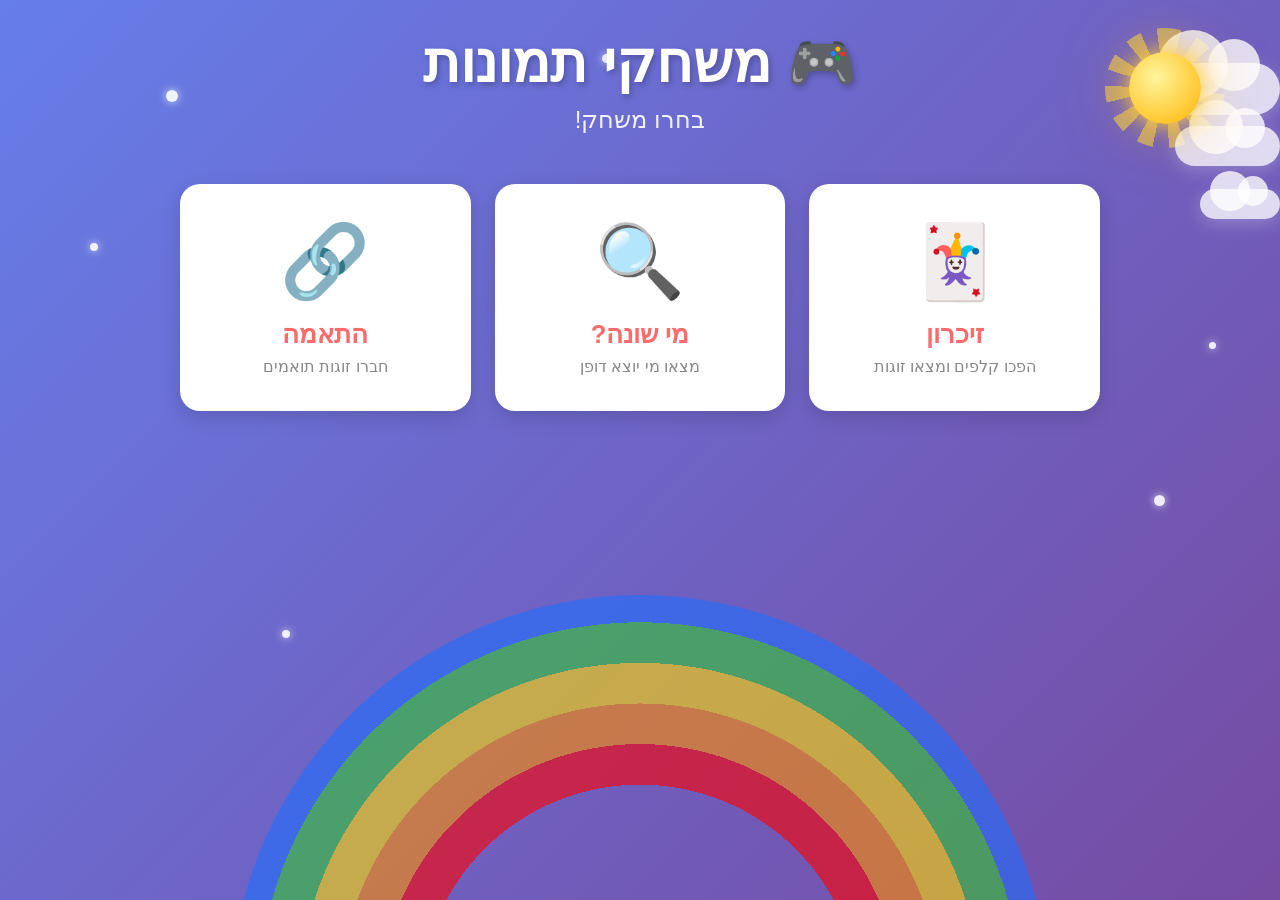
==== index.html @ 1531cb94 "Initial commit — kids games site (memory, odd one out, matching) Co-Authored-By: Claude Sonnet 4.6 <" ====
<!DOCTYPE html>
<html lang="he" dir="rtl">
<head>
  <meta charset="UTF-8">
  <meta name="viewport" content="width=device-width, initial-scale=1.0">
  <title>משחקי תמונות</title>
  <link rel="stylesheet" href="style.css">
</head>
<body>

  <!-- רקע מונפש -->
  <div class="bg-elements">

    <!-- שמש עם קרניים -->
    <div class="bg-sun">
      <div class="sun-rays"></div>
      <div class="sun-body"></div>
    </div>

    <!-- קשת גאומטרית CSS -->
    <div class="bg-rainbow"></div>

    <!-- עננים CSS — גבהים ומהירויות שונים -->
    <div class="bg-cloud" style="top:7%;  animation: cloudLeft  30s linear infinite 0s;">
      <div class="cloud-shape cloud-lg"></div>
    </div>
    <div class="bg-cloud" style="top:21%; animation: cloudLeft  42s linear infinite -17s;">
      <div class="cloud-shape cloud-sm"></div>
    </div>
    <div class="bg-cloud" style="top:14%; animation: cloudRight 36s linear infinite -9s;">
      <div class="cloud-shape cloud-md"></div>
    </div>

    <!-- ניצוצות -->
    <div class="bg-sparkle" style="top:10%; left:13%;  width:12px; height:12px; animation-delay:0s;"></div>
    <div class="bg-sparkle" style="top:27%; left:7%;   width:8px;  height:8px;  animation-delay:1.1s;"></div>
    <div class="bg-sparkle" style="top:55%; right:9%;  width:11px; height:11px; animation-delay:0.5s;"></div>
    <div class="bg-sparkle" style="top:38%; right:5%;  width:7px;  height:7px;  animation-delay:1.8s;"></div>
    <div class="bg-sparkle" style="top:6%;  left:47%;  width:9px;  height:9px;  animation-delay:2.3s;"></div>
    <div class="bg-sparkle" style="top:70%; left:22%;  width:8px;  height:8px;  animation-delay:0.9s;"></div>

  </div>

  <div class="container">
    <header class="home-header">
      <h1>🎮 משחקי תמונות</h1>
      <p class="subtitle">בחרו משחק!</p>
    </header>

    <div class="games-grid">

      <a href="memory.html" class="game-card">
        <div class="game-emoji">🃏</div>
        <h2>זיכרון</h2>
        <p>הפכו קלפים ומצאו זוגות</p>
      </a>

      <a href="oddone.html" class="game-card">
        <div class="game-emoji">🔍</div>
        <h2>מי שונה?</h2>
        <p>מצאו מי יוצא דופן</p>
      </a>

      <a href="matching.html" class="game-card">
        <div class="game-emoji">🔗</div>
        <h2>התאמה</h2>
        <p>חברו זוגות תואמים</p>
      </a>

    </div>
  </div>
</body>
</html>
---- style.css ----
/* ===== משתנים ===== */
:root {
  --primary: #FF6B6B;
  --secondary: #4ECDC4;
  --accent: #FFE66D;
  --purple: #6C5CE7;
  --purple-light: #a29bfe;
  --success: #00b894;
  --bg-gradient: linear-gradient(135deg, #667eea 0%, #764ba2 100%);
  --shadow: 0 6px 20px rgba(0, 0, 0, 0.15);
  --radius: 20px;
  --card-size: 165px;
}

/* ===== בסיס ===== */
* {
  box-sizing: border-box;
  margin: 0;
  padding: 0;
}

body {
  font-family: 'Segoe UI', Arial, sans-serif;
  background: var(--bg-gradient);
  min-height: 100vh;
  direction: rtl;
  color: #2d3436;
  overflow-x: hidden;
}

.container {
  max-width: 960px;
  margin: 0 auto;
  padding: 30px 20px;
}

/* ===== כותרת דף הבית ===== */
.home-header {
  text-align: center;
  margin-bottom: 50px;
}

.home-header h1 {
  font-size: 3.5rem;
  color: white;
  text-shadow: 2px 3px 6px rgba(0, 0, 0, 0.25);
  margin-bottom: 10px;
}

.subtitle {
  font-size: 1.5rem;
  color: rgba(255, 255, 255, 0.9);
}

/* ===== גריד משחקים ===== */
.games-grid {
  display: grid;
  grid-template-columns: repeat(3, 1fr);
  gap: 24px;
}

.game-card {
  background: white;
  border-radius: var(--radius);
  padding: 35px 20px;
  text-align: center;
  text-decoration: none;
  color: #2d3436;
  box-shadow: var(--shadow);
  transition: transform 0.2s, box-shadow 0.2s;
  position: relative;
  overflow: hidden;
}

a.game-card:hover {
  transform: translateY(-8px);
  box-shadow: 0 12px 30px rgba(0, 0, 0, 0.2);
  cursor: pointer;
}

.game-emoji {
  font-size: 4.5rem;
  margin-bottom: 15px;
  display: block;
}

.game-card h2 {
  font-size: 1.6rem;
  margin-bottom: 8px;
  color: var(--primary);
}

.game-card p {
  color: #888;
  font-size: 1rem;
}

.coming-soon {
  opacity: 0.6;
  cursor: default;
}

.badge {
  position: absolute;
  top: 15px;
  left: 15px;
  background: var(--accent);
  color: #2d3436;
  font-size: 0.8rem;
  font-weight: bold;
  padding: 4px 10px;
  border-radius: 50px;
}

/* ===== כפתורים ===== */
.btn {
  border: none;
  border-radius: 50px;
  padding: 13px 35px;
  font-size: 1.1rem;
  cursor: pointer;
  transition: transform 0.15s, box-shadow 0.15s;
  font-family: inherit;
  font-weight: bold;
  display: inline-block;
  text-decoration: none;
}

.btn:hover {
  transform: scale(1.06);
}

.btn:active {
  transform: scale(0.96);
}

.btn-primary {
  background: var(--primary);
  color: white;
  box-shadow: 0 4px 12px rgba(255, 107, 107, 0.45);
}

.btn-secondary {
  background: var(--secondary);
  color: white;
  box-shadow: 0 4px 12px rgba(78, 205, 196, 0.45);
}

.btn-accent {
  background: var(--accent);
  color: #2d3436;
  box-shadow: 0 4px 12px rgba(255, 230, 109, 0.45);
}

/* ===== כפתור חזרה ===== */
.back-btn {
  display: inline-block;
  margin-bottom: 20px;
  color: rgba(255, 255, 255, 0.85);
  text-decoration: none;
  font-size: 1.1rem;
  transition: color 0.2s;
}

.back-btn:hover {
  color: white;
}

/* ===== כותרת משחק ===== */
.game-title {
  text-align: center;
  color: white;
  font-size: 2.5rem;
  text-shadow: 2px 2px 5px rgba(0,0,0,0.2);
  margin-bottom: 25px;
}

/* ===== מסך הגדרות ===== */
.setup-screen {
  background: white;
  border-radius: var(--radius);
  padding: 45px 40px;
  box-shadow: var(--shadow);
  text-align: center;
  max-width: 700px;
  margin: 0 auto;
}

.setup-screen h2 {
  font-size: 1.8rem;
  margin-bottom: 30px;
  color: #2d3436;
}

.section-label {
  font-size: 1.1rem;
  color: #555;
  margin-bottom: 12px;
  font-weight: bold;
}

/* ===== בחירת מצב ===== */
.mode-selector {
  display: flex;
  gap: 15px;
  justify-content: center;
  margin-bottom: 30px;
}

.mode-btn {
  padding: 18px 28px;
  border-radius: var(--radius);
  border: 3px solid #eee;
  font-size: 1.15rem;
  cursor: pointer;
  background: #f8f8f8;
  transition: all 0.2s;
  font-family: inherit;
  flex: 1;
  max-width: 220px;
}

.mode-btn.active {
  border-color: var(--primary);
  background: #fff5f5;
  color: var(--primary);
}

.mode-btn:hover:not(.active) {
  border-color: #ccc;
  background: #f0f0f0;
}

/* ===== קטגוריות אימוג'י ===== */
.emoji-categories {
  display: flex;
  gap: 10px;
  justify-content: center;
  flex-wrap: wrap;
  margin-bottom: 10px;
}

.category-btn {
  padding: 10px 22px;
  border-radius: 50px;
  border: 2px solid #ddd;
  font-size: 1rem;
  cursor: pointer;
  background: white;
  transition: all 0.2s;
  font-family: inherit;
}

.category-btn.active {
  border-color: var(--secondary);
  background: #f0fffe;
  color: #00817a;
}

.category-btn:hover:not(.active) {
  border-color: #bbb;
}

/* ===== העלאת תמונות ===== */
.photo-upload-label {
  display: inline-block;
  padding: 13px 30px;
  border-radius: 50px;
  background: var(--secondary);
  color: white;
  font-size: 1.1rem;
  font-family: inherit;
  cursor: pointer;
  font-weight: bold;
  box-shadow: 0 4px 12px rgba(78, 205, 196, 0.4);
  transition: transform 0.15s;
  margin-bottom: 15px;
}

.photo-upload-label:hover {
  transform: scale(1.05);
}

.photo-preview {
  display: flex;
  gap: 8px;
  flex-wrap: wrap;
  justify-content: center;
  margin-bottom: 12px;
}

.photo-preview img {
  width: 65px;
  height: 65px;
  object-fit: cover;
  border-radius: 12px;
  border: 2px solid #ddd;
}

.photo-count {
  color: #666;
  font-size: 1rem;
  margin-bottom: 10px;
}

/* ===== רמת קושי ===== */
.difficulty-selector {
  display: flex;
  gap: 15px;
  justify-content: center;
  margin-bottom: 35px;
}

.divider {
  border: none;
  border-top: 1px solid #eee;
  margin: 25px 0;
}

/* ===== מסך המשחק ===== */
.game-screen {
  text-align: center;
}

.game-header {
  display: flex;
  justify-content: space-between;
  align-items: center;
  background: rgba(255, 255, 255, 0.2);
  backdrop-filter: blur(4px);
  border-radius: 12px;
  padding: 7px 16px;
  margin-bottom: 16px;
  color: white;
  font-size: 0.88rem;
}

.game-header strong {
  font-size: 1rem;
}

/* ===== גריד קלפי זיכרון ===== */
.memory-grid {
  display: grid;
  gap: 12px;
  justify-content: center;
  margin: 0 auto;
}

/* ===== קלף זיכרון ===== */
.memory-card {
  width: var(--card-size);
  height: var(--card-size);
  position: relative;
  cursor: pointer;
  perspective: 700px;
}

.card-inner {
  width: 100%;
  height: 100%;
  position: relative;
  transform-style: preserve-3d;
  transition: transform 0.45s ease;
  border-radius: 16px;
}

.memory-card.flipped .card-inner {
  transform: rotateY(180deg);
}

.card-face {
  position: absolute;
  width: 100%;
  height: 100%;
  backface-visibility: hidden;
  -webkit-backface-visibility: hidden;
  border-radius: 16px;
  display: flex;
  align-items: center;
  justify-content: center;
  box-shadow: 0 4px 12px rgba(0, 0, 0, 0.2);
}

/* גב הקלף (הצד ההפוך) */
.card-back-face {
  background:
    radial-gradient(circle, rgba(255,255,255,0.22) 1.5px, transparent 1.5px),
    linear-gradient(145deg, #FF6B6B 0%, #FF9A9A 100%);
  background-size: 18px 18px, 100% 100%;
  box-shadow:
    inset 0 0 0 10px rgba(255, 255, 255, 0.32),
    0 4px 12px rgba(0, 0, 0, 0.2);
}

/* פני הקלף (הצד שרואים אחרי הפיכה) */
.card-front-face {
  background: white;
  transform: rotateY(180deg);
  font-size: 7rem;
  line-height: 1;
  overflow: hidden;
}

.card-front-face img {
  width: 100%;
  height: 100%;
  object-fit: cover;
}

/* קלף שנמצא זוג שלו */
.memory-card.matched .card-front-face {
  background: #f0fff8;
  border: 3px solid var(--success);
}

.memory-card.matched .card-inner {
  animation: matchPop 0.35s ease;
}

@keyframes matchPop {
  0%   { transform: rotateY(180deg) scale(1); }
  50%  { transform: rotateY(180deg) scale(1.15); }
  100% { transform: rotateY(180deg) scale(1); }
}

/* ===== מסך ניצחון ===== */
.victory-screen {
  background: white;
  border-radius: var(--radius);
  padding: 55px 40px;
  text-align: center;
  box-shadow: var(--shadow);
  max-width: 500px;
  margin: 0 auto;
}

.victory-emoji {
  font-size: 5.5rem;
  margin-bottom: 20px;
  display: block;
  animation: bounce 0.6s ease infinite alternate;
}

@keyframes bounce {
  from { transform: translateY(0); }
  to   { transform: translateY(-18px); }
}

.victory-screen h2 {
  font-size: 2.4rem;
  color: var(--primary);
  margin-bottom: 12px;
}

.victory-screen p {
  font-size: 1.2rem;
  color: #666;
  margin-bottom: 30px;
}

.victory-btns {
  display: flex;
  gap: 15px;
  justify-content: center;
  flex-wrap: wrap;
}

/* ===== כלי עזר ===== */
.hidden {
  display: none !important;
}

.section-gap {
  margin-bottom: 28px;
}

/* ===== רקע מונפש ===== */

.container {
  position: relative;
  z-index: 1;
}

.bg-elements {
  position: fixed;
  top: 0;
  left: 0;
  width: 100%;
  height: 100%;
  pointer-events: none;
  z-index: 0;
}

/* --- שמש --- */
.bg-sun {
  position: absolute;
  top: 28px;
  right: 55px;
  width: 120px;
  height: 120px;
  display: flex;
  align-items: center;
  justify-content: center;
}

/* קרני שמש — מסתובבות לאט */
.sun-rays {
  position: absolute;
  width: 100%;
  height: 100%;
  border-radius: 50%;
  background: repeating-conic-gradient(
    rgba(255, 220, 60, 0.55) 0deg 16deg,
    transparent              16deg 32deg
  );
  animation: sunRaysRotate 14s linear infinite;
}

/* גוף השמש — פועם */
.sun-body {
  position: absolute;
  width: 60%;
  height: 60%;
  border-radius: 50%;
  background: radial-gradient(circle at 38% 35%, #FFF59D, #FFB300);
  box-shadow:
    0 0 20px  rgba(255, 210, 50, 0.85),
    0 0 45px  rgba(255, 180, 30, 0.50),
    0 0 80px  rgba(255, 160, 20, 0.25);
  animation: sunBodyPulse 3.5s ease-in-out infinite;
  z-index: 1;
}

@keyframes sunRaysRotate {
  from { transform: rotate(0deg);   }
  to   { transform: rotate(360deg); }
}

@keyframes sunBodyPulse {
  0%, 100% { transform: scale(1);    box-shadow: 0 0 20px rgba(255,210,50,.85), 0 0 45px rgba(255,180,30,.50), 0 0 80px rgba(255,160,20,.25); }
  50%       { transform: scale(1.07); box-shadow: 0 0 28px rgba(255,210,50,.95), 0 0 60px rgba(255,180,30,.60), 0 0 100px rgba(255,160,20,.30); }
}

/* --- קשת CSS גאומטרית --- */
.bg-rainbow {
  position: absolute;
  bottom: -105px;
  left: 50%;
  transform: translateX(-50%);
  width: 820px;
  height: 410px;
  border-radius: 410px 410px 0 0;
  /* radial-gradient מצייר קשת צבעונית מתוך מרכז התחתית */
  background: radial-gradient(
    circle at 50% 100%,
    transparent              0%   38%,
    rgba(255,  0,   0, 0.60) 38%  45%,
    rgba(255, 140,  0, 0.60) 45%  52%,
    rgba(255, 220,  0, 0.60) 52%  59%,
    rgba( 50, 200, 50, 0.60) 59%  66%,
    rgba( 30, 110, 255, 0.60) 66% 73%,
    rgba(130,   0, 220, 0.60) 73% 80%,
    transparent              80% 100%
  );
  animation: rainbowFloat 7s ease-in-out infinite;
}

@keyframes rainbowFloat {
  0%, 100% { transform: translateX(-50%) translateY(0px);   }
  50%       { transform: translateX(-50%) translateY(-18px); }
}

/* --- עננים CSS --- */
.bg-cloud {
  position: absolute;
}

/* צורת ענן: גוף שטוח + שתי בליטות עגולות */
.cloud-shape {
  background: rgba(255, 255, 255, 0.78);
  border-radius: 100px;
  position: relative;
  box-shadow: 0 4px 18px rgba(255, 255, 255, 0.25);
}

.cloud-shape::before,
.cloud-shape::after {
  content: '';
  position: absolute;
  background: rgba(255, 255, 255, 0.78);
  border-radius: 50%;
}

/* ענן גדול */
.cloud-lg { width: 140px; height: 52px; }
.cloud-lg::before { width: 70px; height: 70px; top: -33px; left: 18px; }
.cloud-lg::after  { width: 52px; height: 52px; top: -24px; right: 20px; }

/* ענן בינוני */
.cloud-md { width: 105px; height: 40px; }
.cloud-md::before { width: 54px; height: 54px; top: -26px; left: 14px; }
.cloud-md::after  { width: 40px; height: 40px; top: -18px; right: 15px; }

/* ענן קטן */
.cloud-sm { width: 80px;  height: 30px; }
.cloud-sm::before { width: 40px; height: 40px; top: -18px; left: 10px; }
.cloud-sm::after  { width: 30px; height: 30px; top: -13px; right: 12px; }

@keyframes cloudLeft {
  0%   { transform: translateX(115vw); opacity: 0; }
  4%   { opacity: 1; }
  96%  { opacity: 1; }
  100% { transform: translateX(-32vw); opacity: 0; }
}

@keyframes cloudRight {
  0%   { transform: translateX(-32vw); opacity: 0; }
  4%   { opacity: 1; }
  96%  { opacity: 1; }
  100% { transform: translateX(115vw); opacity: 0; }
}

/* --- ניצוצות --- */
.bg-sparkle {
  position: absolute;
  border-radius: 50%;
  background: rgba(255, 255, 255, 0.90);
  box-shadow: 0 0 8px rgba(255, 255, 255, 0.75);
  animation: sparkle 3s ease-in-out infinite;
}

@keyframes sparkle {
  0%, 100% { opacity: 0.9; transform: scale(1);    }
  50%       { opacity: 0.1; transform: scale(0.35); }
}

/* ===== משחק מי שונה? ===== */

.round-prompt {
  text-align: center;
  color: rgba(255, 255, 255, 0.95);
  font-size: 1.5rem;
  font-weight: bold;
  margin-bottom: 22px;
  text-shadow: 1px 2px 4px rgba(0, 0, 0, 0.2);
}

.ood-grid {
  display: grid;
  gap: 10px;          /* מוחלף ב-JS לפי גודל קלף */
  justify-content: center;
  margin: 0 auto;
}

.ood-card {
  /* גודל וגופן מוגדרים ב-JS בהתאם לכמות הקלפים */
  background: white;
  border-radius: 20px;
  display: flex;
  align-items: center;
  justify-content: center;
  line-height: 1;
  cursor: pointer;
  box-shadow: var(--shadow);
  transition: transform 0.15s, border-color 0.2s, background 0.2s;
  border: 4px solid transparent;
  user-select: none;
  flex-shrink: 0;
}

/* ===== סליידר בחירת כמות קלפים ===== */
.count-slider {
  -webkit-appearance: none;
  appearance: none;
  width: 100%;
  max-width: 340px;
  height: 8px;
  border-radius: 4px;
  background: #e0e0e0;
  outline: none;
  cursor: pointer;
  display: block;
  margin: 0 auto;
}
.count-slider::-webkit-slider-thumb {
  -webkit-appearance: none;
  appearance: none;
  width: 30px;
  height: 30px;
  border-radius: 50%;
  background: var(--primary);
  cursor: pointer;
  box-shadow: 0 2px 8px rgba(255, 107, 107, 0.45);
}
.count-slider::-moz-range-thumb {
  width: 30px;
  height: 30px;
  border-radius: 50%;
  background: var(--primary);
  cursor: pointer;
  border: none;
}
.slider-range-labels {
  display: flex;
  justify-content: space-between;
  max-width: 340px;
  margin: 6px auto 0;
  color: #aaa;
  font-size: 0.85rem;
}
.count-display {
  font-size: 2rem;
  font-weight: bold;
  color: var(--primary);
  display: block;
  margin-bottom: 10px;
}

.ood-card:hover:not(.correct):not(.wrong):not(.reveal) {
  transform: scale(1.06);
}

.ood-card.correct {
  border-color: var(--success);
  background: #f0fff8;
  animation: correctPop 0.45s ease;
}

.ood-card.wrong {
  border-color: var(--primary);
  background: #fff5f5;
  animation: wrongShake 0.45s ease;
}

.ood-card.reveal {
  border-color: #FFB300;
  background: #fffde7;
  animation: revealPulse 0.7s ease infinite;
}

@keyframes correctPop {
  0%   { transform: scale(1);    }
  45%  { transform: scale(1.18); }
  100% { transform: scale(1);    }
}

@keyframes wrongShake {
  0%, 100% { transform: translateX(0);    }
  20%      { transform: translateX(-10px); }
  40%      { transform: translateX(10px);  }
  60%      { transform: translateX(-7px);  }
  80%      { transform: translateX(7px);   }
}

@keyframes revealPulse {
  0%, 100% { box-shadow: var(--shadow), 0 0 0 5px rgba(255, 179, 0, 0.55); }
  50%      { box-shadow: var(--shadow), 0 0 0 11px rgba(255, 179, 0, 0.25); }
}

/* ===== משחק התאמה ===== */

.matching-layout {
  display: grid;
  grid-template-columns: 1fr 1fr;
  gap: 55px;           /* הפרדה גדולה בין הטורים */
  max-width: 620px;
  margin: 0 auto;
  position: relative;
}

/* קו מפריד אנכי בין שני הטורים */
.matching-layout::after {
  content: '';
  position: absolute;
  top: 44px;           /* מתחת לתוויות */
  bottom: 0;
  left: 50%;
  transform: translateX(-50%);
  width: 3px;
  background: rgba(255, 255, 255, 0.22);
  border-radius: 2px;
}

.matching-col-label {
  text-align: center;
  font-size: 0.95rem;
  font-weight: bold;
  margin-bottom: 10px;
  padding: 5px 14px;
  border-radius: 20px;
}

/* תווית שמאל — צבע זהב */
.label-pick {
  color: #2d3436;
  background: rgba(255, 230, 109, 0.85);
}

/* תווית ימין — צבע ירוק-כחול */
.label-find {
  color: white;
  background: rgba(78, 205, 196, 0.55);
  border: 1px solid rgba(78, 205, 196, 0.6);
}

.matching-col {
  display: flex;
  flex-direction: column;
  gap: 9px;
}

.matching-card {
  background: white;
  border-radius: 16px;
  display: flex;
  align-items: center;
  justify-content: center;
  font-size: 4rem;
  line-height: 1;
  cursor: pointer;
  box-shadow: var(--shadow);
  transition: transform 0.15s, border-color 0.2s, background 0.2s;
  border: 4px solid transparent;
  min-height: 82px;
  overflow: hidden;
  user-select: none;
}

.matching-card img {
  width: 100%;
  height: 100%;
  object-fit: cover;
}

.matching-card:hover:not(.matched):not(.flash-wrong) {
  transform: scale(1.04);
}

.matching-card.selected {
  border-color: var(--accent);
  background: #fffde7;
  transform: scale(1.05);
  box-shadow: 0 6px 22px rgba(255, 230, 109, 0.5);
}

.matching-card.matched {
  border-color: var(--success);
  background: #f0fff8;
  cursor: default;
  animation: correctPop 0.35s ease;
}

.matching-card.flash-wrong {
  animation: flashWrong 0.65s ease;
  border-color: var(--primary);
}

@keyframes flashWrong {
  0%, 100% { background: white;   }
  40%       { background: #ffe0e0; }
}
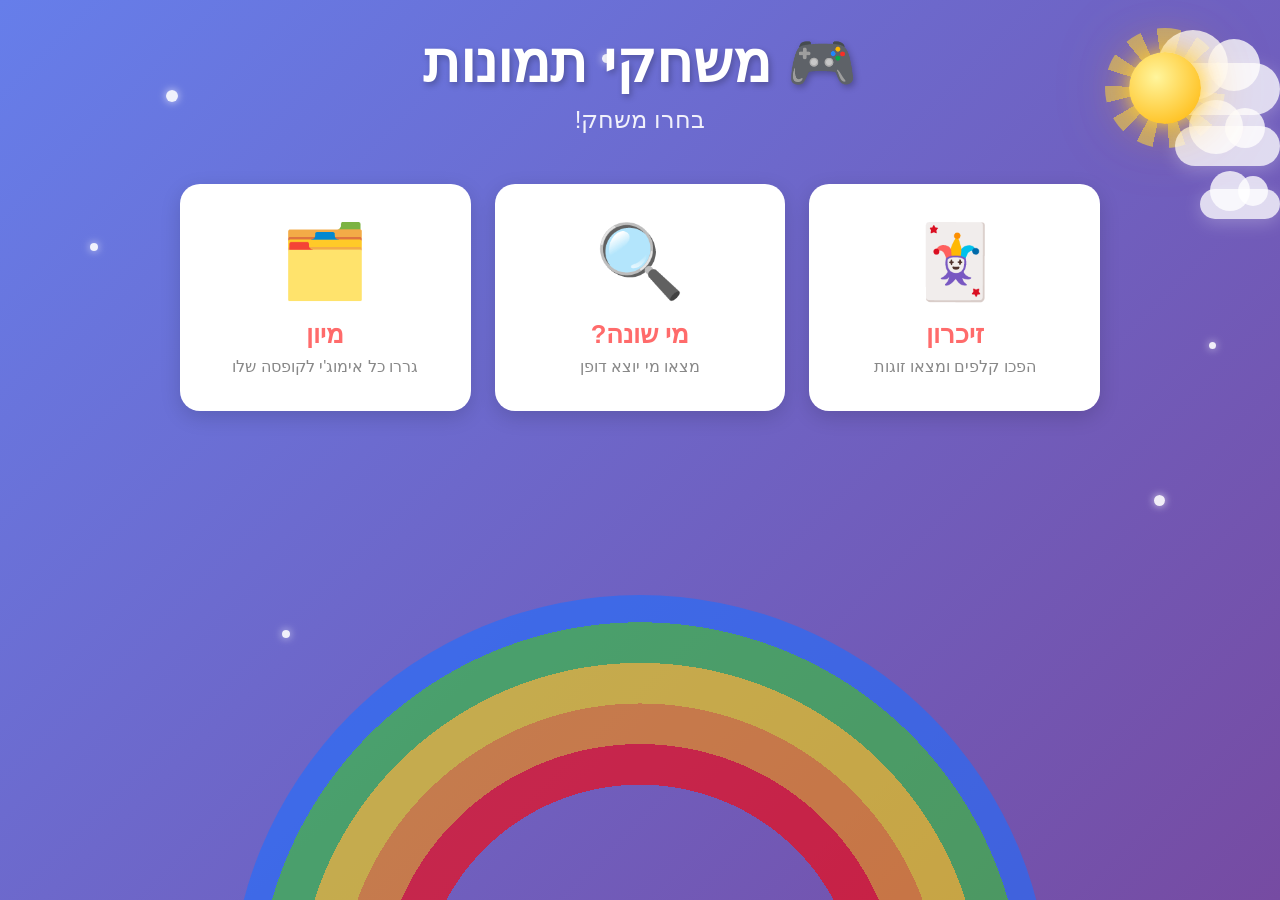
==== commit f538061e: "Replace matching game with sorting game - Delete matching.html and matching.js - Add sorting.html an" ====
--- a/index.html
+++ b/index.html
@@ -61,10 +61,10 @@
         <p>מצאו מי יוצא דופן</p>
       </a>
 
-      <a href="matching.html" class="game-card">
-        <div class="game-emoji">🔗</div>
-        <h2>התאמה</h2>
-        <p>חברו זוגות תואמים</p>
+      <a href="sorting.html" class="game-card">
+        <div class="game-emoji">🗂️</div>
+        <h2>מיון</h2>
+        <p>גררו כל אימוג'י לקופסה שלו</p>
       </a>
 
     </div>
--- a/style.css
+++ b/style.css
@@ -112,6 +112,199 @@
   border-radius: 50px;
 }
 
+/* ===== מרובה משתתפים — הגדרות ===== */
+
+.players-mode-selector {
+  display: flex;
+  gap: 15px;
+  justify-content: center;
+}
+
+.player-input-row {
+  display: flex;
+  align-items: center;
+  gap: 10px;
+  justify-content: center;
+  margin-bottom: 10px;
+}
+
+.player-color-dot {
+  width: 16px;
+  height: 16px;
+  border-radius: 50%;
+  flex-shrink: 0;
+}
+
+.player-emoji-btn {
+  font-size: 4.8rem;
+  background: #f8f8f8;
+  border: 2px solid #ddd;
+  border-radius: 14px;
+  padding: 6px 12px;
+  cursor: pointer;
+  line-height: 1;
+  -webkit-appearance: none;
+  appearance: none;
+  transition: transform 0.15s, border-color 0.2s;
+}
+
+.player-emoji-btn:hover {
+  transform: scale(1.15);
+  border-color: var(--secondary);
+}
+
+.player-name-input {
+  border: 2px solid #ddd;
+  border-radius: 10px;
+  padding: 9px 14px;
+  font-size: 1rem;
+  font-family: inherit;
+  width: 180px;
+  text-align: center;
+  direction: rtl;
+  transition: border-color 0.2s;
+}
+
+.player-name-input:focus {
+  outline: none;
+  border-color: var(--secondary);
+}
+
+/* ===== מרובה משתתפים — מסך המשחק ===== */
+
+.player-scoreboard {
+  display: flex;
+  gap: 10px;
+  justify-content: center;
+  flex-wrap: wrap;
+  margin-bottom: 10px;
+}
+
+.player-chip {
+  display: flex;
+  align-items: center;
+  gap: 7px;
+  background: rgba(255, 255, 255, 0.22);
+  backdrop-filter: blur(4px);
+  border-radius: 30px;
+  padding: 7px 14px;
+  color: white;
+  font-size: 0.9rem;
+  border: 2px solid rgba(255, 255, 255, 0.2);
+  transition: all 0.25s;
+}
+
+.player-chip.active-player {
+  background: rgba(255, 255, 255, 0.92);
+  color: #2d3436;
+  border-color: white;
+  box-shadow: 0 4px 15px rgba(0, 0, 0, 0.15);
+  transform: scale(1.07);
+}
+
+.player-chip-dot {
+  width: 11px;
+  height: 11px;
+  border-radius: 50%;
+  flex-shrink: 0;
+}
+
+.player-chip-score {
+  font-weight: bold;
+  font-size: 1rem;
+  min-width: 16px;
+  text-align: center;
+}
+
+.chip-emoji {
+  font-size: 3.3rem;
+  line-height: 1;
+}
+
+.turn-emoji {
+  font-size: 4.5rem;
+  line-height: 1;
+  vertical-align: middle;
+}
+
+.turn-banner {
+  display: flex;
+  align-items: center;
+  justify-content: space-between;
+  background: rgba(255, 255, 255, 0.2);
+  backdrop-filter: blur(4px);
+  border-radius: 12px;
+  padding: 7px 16px;
+  margin-bottom: 16px;
+  color: white;
+  font-size: 0.95rem;
+}
+
+/* ===== מרובה משתתפים — ניצחון ===== */
+
+.player-results {
+  margin: 18px 0 25px;
+  width: 100%;
+}
+
+.result-row {
+  display: flex;
+  align-items: center;
+  gap: 12px;
+  padding: 10px 16px;
+  border-radius: 12px;
+  margin-bottom: 8px;
+  background: #f8f8f8;
+}
+
+.result-medal {
+  font-size: 1.4rem;
+  width: 28px;
+  text-align: center;
+}
+
+.result-name {
+  flex: 1;
+  font-weight: bold;
+  font-size: 1.05rem;
+  text-align: right;
+}
+
+.result-score {
+  color: #888;
+  font-size: 0.95rem;
+}
+
+/* ===== בחירת צבע גב קלף ===== */
+.color-selector {
+  display: flex;
+  gap: 14px;
+  justify-content: center;
+}
+
+.color-swatch {
+  width: 46px;
+  height: 46px;
+  border-radius: 50%;
+  border: 3px solid transparent;
+  cursor: pointer;
+  padding: 0;
+  outline: none;
+  -webkit-appearance: none;
+  appearance: none;
+  display: inline-block;
+  transition: transform 0.15s, box-shadow 0.2s;
+}
+
+.color-swatch:hover {
+  transform: scale(1.12);
+}
+
+.color-swatch.active {
+  box-shadow: 0 0 0 3px white, 0 0 0 5px #2d3436;
+  transform: scale(1.12);
+}
+
 /* ===== כפתורים ===== */
 .btn {
   border: none;
@@ -445,6 +638,19 @@
 @keyframes bounce {
   from { transform: translateY(0); }
   to   { transform: translateY(-18px); }
+}
+
+.winner-big-emoji {
+  font-size: 9rem !important;
+  animation: winnerWiggle 1.4s ease-in-out infinite !important;
+}
+
+@keyframes winnerWiggle {
+  0%   { transform: scale(1)    rotate(0deg)   translateY(0); }
+  25%  { transform: scale(1.3)  rotate(-15deg) translateY(-32px); }
+  55%  { transform: scale(1.15) rotate(15deg)  translateY(-16px); }
+  80%  { transform: scale(1.22) rotate(-8deg)  translateY(-24px); }
+  100% { transform: scale(1)    rotate(0deg)   translateY(0); }
 }
 
 .victory-screen h2 {
@@ -758,105 +964,150 @@
   50%      { box-shadow: var(--shadow), 0 0 0 11px rgba(255, 179, 0, 0.25); }
 }
 
-/* ===== משחק התאמה ===== */
-
-.matching-layout {
-  display: grid;
-  grid-template-columns: 1fr 1fr;
-  gap: 55px;           /* הפרדה גדולה בין הטורים */
-  max-width: 620px;
-  margin: 0 auto;
-  position: relative;
-}
-
-/* קו מפריד אנכי בין שני הטורים */
-.matching-layout::after {
-  content: '';
-  position: absolute;
-  top: 44px;           /* מתחת לתוויות */
-  bottom: 0;
-  left: 50%;
-  transform: translateX(-50%);
-  width: 3px;
-  background: rgba(255, 255, 255, 0.22);
-  border-radius: 2px;
-}
-
-.matching-col-label {
-  text-align: center;
-  font-size: 0.95rem;
+/* ===== משחק מיון ===== */
+
+.sort-cat-grid {
+  display: flex;
+  flex-wrap: wrap;
+  gap: 14px;
+  justify-content: center;
+  margin: 10px 0;
+}
+
+.sort-cat-btn {
+  background: rgba(255,255,255,0.55);
+  border: 3px solid transparent;
+  border-radius: 18px;
+  padding: 14px 22px;
+  font-size: 1.3rem;
+  font-family: inherit;
+  cursor: pointer;
+  transition: transform 0.15s, border-color 0.2s, background 0.2s;
+  box-shadow: var(--shadow);
+  color: #2d3436;
   font-weight: bold;
-  margin-bottom: 10px;
-  padding: 5px 14px;
-  border-radius: 20px;
-}
-
-/* תווית שמאל — צבע זהב */
-.label-pick {
+  line-height: 1.5;
+  -webkit-appearance: none;
+  appearance: none;
+}
+
+.sort-cat-btn:hover {
+  transform: scale(1.06);
+}
+
+.sort-cat-btn.active {
+  border-color: var(--accent);
+  background: rgba(255, 230, 109, 0.7);
+}
+
+/* ===== מסך המשחק — מיון ===== */
+
+.game-screen .game-header {
+  display: flex;
+  justify-content: space-between;
+  align-items: center;
+  margin-bottom: 18px;
+  font-size: 1.15rem;
+  font-weight: bold;
+}
+
+.sort-arena {
+  display: flex;
+  flex-direction: column;
+  align-items: center;
+  gap: 30px;
+}
+
+.sort-item-wrapper {
+  display: flex;
+  align-items: center;
+  justify-content: center;
+  width: 130px;
+  height: 130px;
+}
+
+.sort-item {
+  font-size: 5.5rem;
+  line-height: 1;
+  cursor: grab;
+  user-select: none;
+  transition: opacity 0.15s;
+  filter: drop-shadow(0 4px 8px rgba(0,0,0,0.18));
+}
+
+.sort-item-clone {
+  cursor: grabbing;
+  transition: none;
+}
+
+.sort-item.sort-correct {
+  animation: sortCorrect 0.6s ease forwards;
+}
+
+.sort-item.sort-wrong {
+  animation: sortWrong 0.45s ease;
+}
+
+@keyframes sortCorrect {
+  0%   { transform: scale(1);    opacity: 1; }
+  50%  { transform: scale(1.35); opacity: 0.9; }
+  100% { transform: scale(0);    opacity: 0; }
+}
+
+@keyframes sortWrong {
+  0%, 100% { transform: translateX(0); }
+  20%       { transform: translateX(-10px); }
+  40%       { transform: translateX(10px); }
+  60%       { transform: translateX(-8px); }
+  80%       { transform: translateX(8px); }
+}
+
+/* ===== קופסאות מיון ===== */
+
+.sort-boxes {
+  display: flex;
+  gap: 18px;
+  justify-content: center;
+  flex-wrap: wrap;
+}
+
+.sort-box {
+  background: rgba(255,255,255,0.6);
+  border: 4px solid transparent;
+  border-radius: 22px;
+  padding: 18px 20px;
+  min-width: 110px;
+  min-height: 110px;
+  display: flex;
+  flex-direction: column;
+  align-items: center;
+  justify-content: center;
+  gap: 8px;
+  box-shadow: var(--shadow);
+  transition: transform 0.15s, background 0.15s;
+}
+
+.sort-box-icon {
+  font-size: 2.8rem;
+  line-height: 1;
+}
+
+.sort-box-label {
+  font-size: 1rem;
+  font-weight: bold;
   color: #2d3436;
-  background: rgba(255, 230, 109, 0.85);
-}
-
-/* תווית ימין — צבע ירוק-כחול */
-.label-find {
-  color: white;
-  background: rgba(78, 205, 196, 0.55);
-  border: 1px solid rgba(78, 205, 196, 0.6);
-}
-
-.matching-col {
-  display: flex;
-  flex-direction: column;
-  gap: 9px;
-}
-
-.matching-card {
-  background: white;
-  border-radius: 16px;
-  display: flex;
-  align-items: center;
-  justify-content: center;
-  font-size: 4rem;
-  line-height: 1;
-  cursor: pointer;
-  box-shadow: var(--shadow);
-  transition: transform 0.15s, border-color 0.2s, background 0.2s;
-  border: 4px solid transparent;
-  min-height: 82px;
-  overflow: hidden;
-  user-select: none;
-}
-
-.matching-card img {
-  width: 100%;
-  height: 100%;
-  object-fit: cover;
-}
-
-.matching-card:hover:not(.matched):not(.flash-wrong) {
-  transform: scale(1.04);
-}
-
-.matching-card.selected {
-  border-color: var(--accent);
-  background: #fffde7;
-  transform: scale(1.05);
-  box-shadow: 0 6px 22px rgba(255, 230, 109, 0.5);
-}
-
-.matching-card.matched {
-  border-color: var(--success);
-  background: #f0fff8;
-  cursor: default;
-  animation: correctPop 0.35s ease;
-}
-
-.matching-card.flash-wrong {
-  animation: flashWrong 0.65s ease;
-  border-color: var(--primary);
-}
-
-@keyframes flashWrong {
-  0%, 100% { background: white;   }
-  40%       { background: #ffe0e0; }
-}
+}
+
+.sort-box.box-hover {
+  transform: scale(1.08);
+  background: rgba(255,255,255,0.88);
+}
+
+.sort-box.box-flash {
+  animation: boxFlash 0.6s ease;
+}
+
+@keyframes boxFlash {
+  0%, 100% { background: rgba(255,255,255,0.6); }
+  40%       { background: rgba(100,255,180,0.6); }
+}
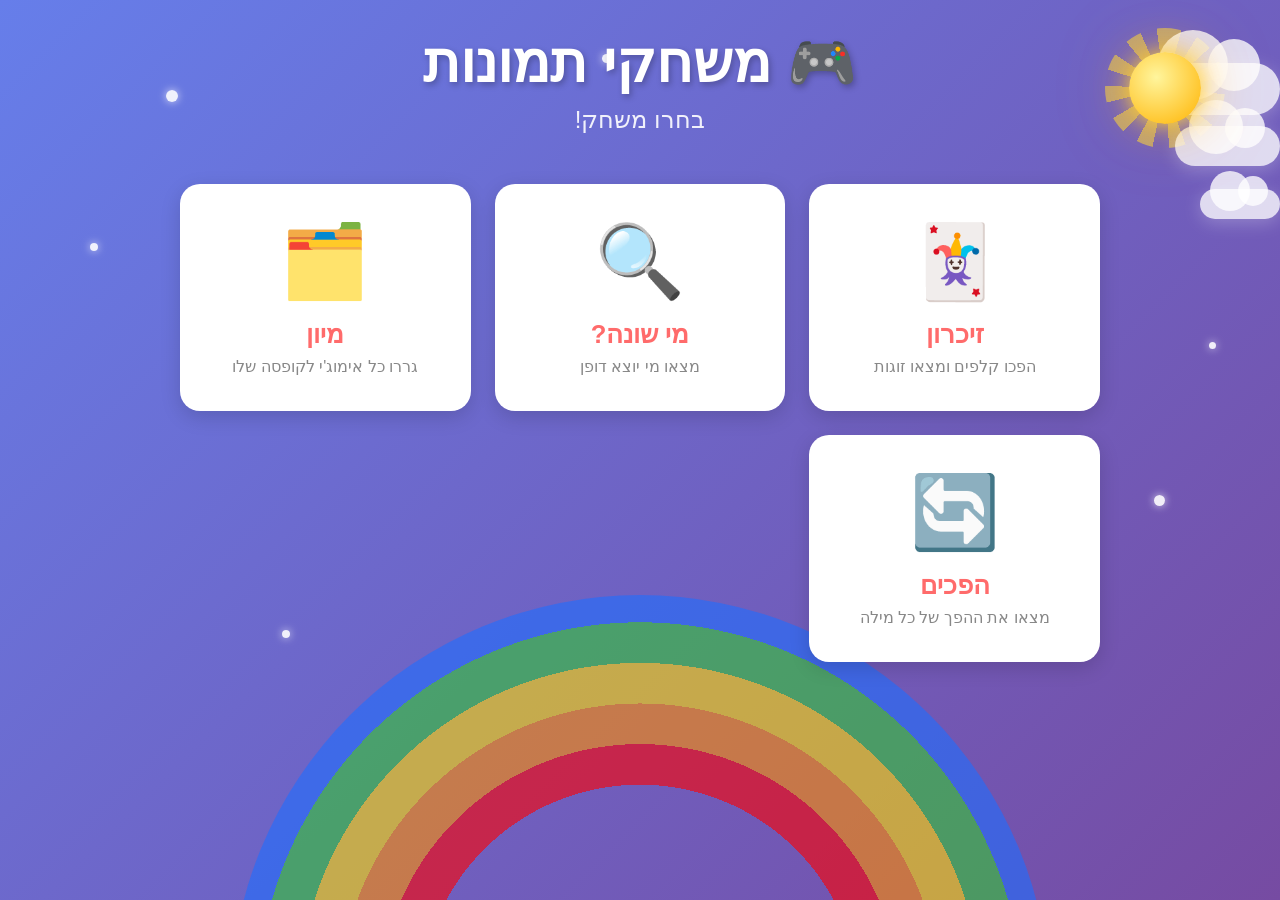
==== commit 09d8b655: "Add opposites game (משחק הפכים) - New game: show an emoji + word, choose the correct opposite from 3" ====
--- a/index.html
+++ b/index.html
@@ -67,6 +67,12 @@
         <p>גררו כל אימוג'י לקופסה שלו</p>
       </a>
 
+      <a href="opposites.html" class="game-card">
+        <div class="game-emoji">🔄</div>
+        <h2>הפכים</h2>
+        <p>מצאו את ההפך של כל מילה</p>
+      </a>
+
     </div>
   </div>
 </body>
--- a/style.css
+++ b/style.css
@@ -1111,3 +1111,97 @@
   0%, 100% { background: rgba(255,255,255,0.6); }
   40%       { background: rgba(100,255,180,0.6); }
 }
+
+/* ===== משחק הפכים ===== */
+
+.opp-prompt {
+  text-align: center;
+  margin: 18px 0 28px;
+}
+
+.opp-prompt-emoji {
+  font-size: 6.5rem;
+  line-height: 1;
+  display: block;
+  margin-bottom: 10px;
+  filter: drop-shadow(0 4px 10px rgba(0,0,0,0.18));
+}
+
+.opp-prompt-word {
+  font-size: 2.4rem;
+  font-weight: bold;
+  color: white;
+  text-shadow: 0 2px 8px rgba(0,0,0,0.25);
+}
+
+.opp-question-label {
+  font-size: 1.1rem;
+  color: rgba(255,255,255,0.85);
+  margin-top: 8px;
+  font-weight: bold;
+}
+
+.opp-choices {
+  display: flex;
+  flex-direction: column;
+  gap: 13px;
+  max-width: 310px;
+  margin: 0 auto;
+}
+
+.opp-choice-btn {
+  background: rgba(255,255,255,0.72);
+  border: 3px solid transparent;
+  border-radius: 20px;
+  padding: 14px 22px;
+  font-family: inherit;
+  cursor: pointer;
+  display: flex;
+  align-items: center;
+  gap: 14px;
+  justify-content: center;
+  box-shadow: var(--shadow);
+  transition: transform 0.15s, background 0.15s;
+  -webkit-appearance: none;
+  appearance: none;
+}
+
+.opp-choice-btn:hover:not(:disabled) {
+  transform: scale(1.04);
+  background: rgba(255,255,255,0.9);
+}
+
+.choice-emoji {
+  font-size: 2.5rem;
+  line-height: 1;
+}
+
+.choice-word {
+  font-size: 1.4rem;
+  font-weight: bold;
+  color: #2d3436;
+}
+
+.opp-choice-btn.correct {
+  background: rgba(100, 220, 150, 0.85);
+  border-color: #27ae60;
+  animation: choiceCorrect 0.4s ease;
+}
+
+.opp-choice-btn.wrong {
+  background: rgba(255, 140, 120, 0.85);
+  border-color: #e74c3c;
+  animation: choiceWrong 0.45s ease;
+}
+
+@keyframes choiceCorrect {
+  0%   { transform: scale(1); }
+  50%  { transform: scale(1.07); }
+  100% { transform: scale(1); }
+}
+
+@keyframes choiceWrong {
+  0%, 100% { transform: translateX(0); }
+  25%       { transform: translateX(-8px); }
+  75%       { transform: translateX(8px); }
+}
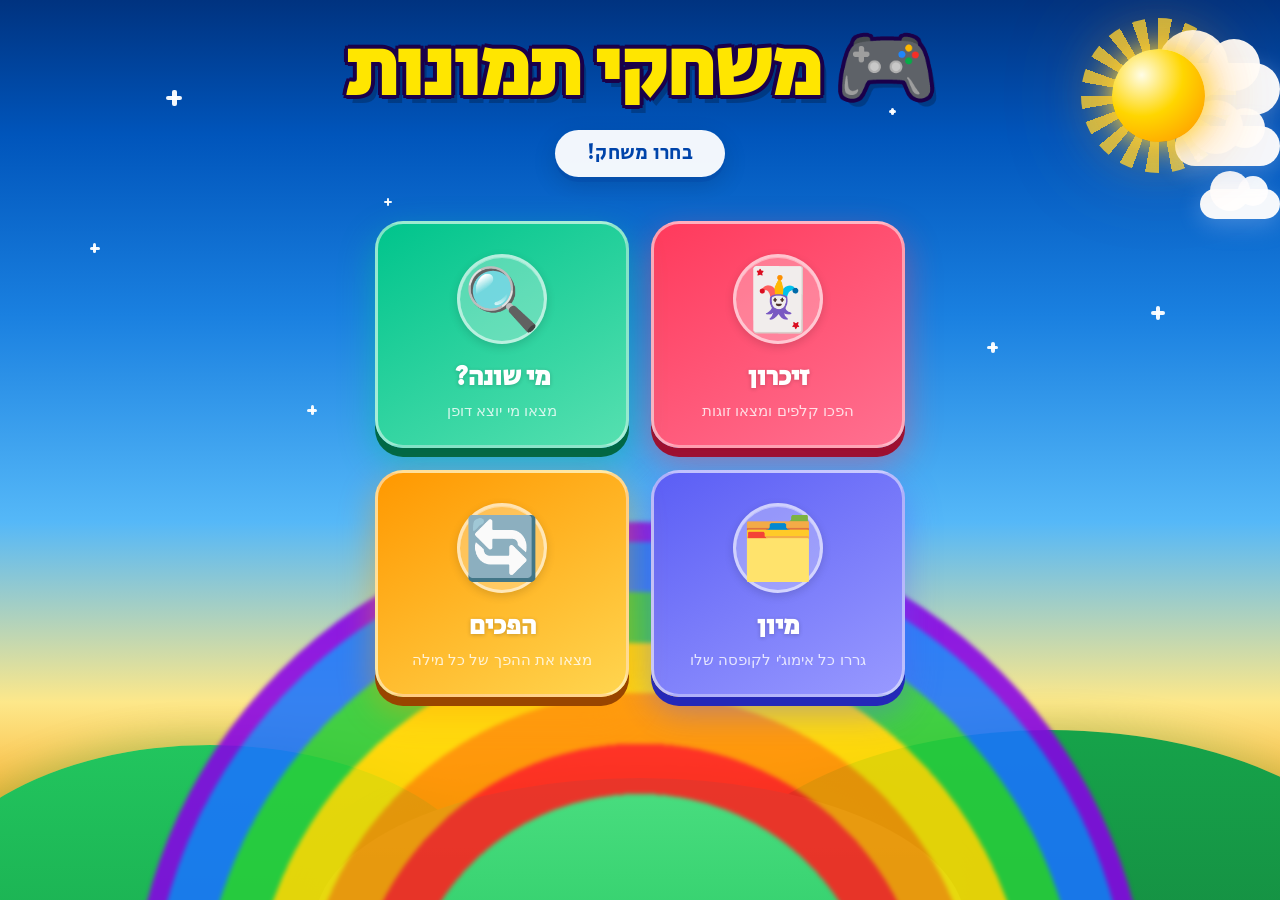
==== commit b2d015ec: "Redesign home screen: sky gradient, 3D cards, Secular One font, green hills Co-Authored-By: Claude S" ====
--- a/index.html
+++ b/index.html
@@ -4,7 +4,179 @@
   <meta charset="UTF-8">
   <meta name="viewport" content="width=device-width, initial-scale=1.0">
   <title>משחקי תמונות</title>
+  <link rel="preconnect" href="https://fonts.googleapis.com">
+  <link rel="preconnect" href="https://fonts.gstatic.com" crossorigin>
+  <link href="https://fonts.googleapis.com/css2?family=Secular+One&display=swap" rel="stylesheet">
   <link rel="stylesheet" href="style.css">
+  <style>
+    /* ===== HOME SCREEN REDESIGN ===== */
+
+    /* --- Title: Secular One + cartoon outline --- */
+    .home-header {
+      margin-bottom: 44px;
+    }
+
+    .home-header h1 {
+      font-family: 'Secular One', sans-serif;
+      font-size: clamp(2.6rem, 9vw, 5rem);
+      color: #FFE600;
+      text-shadow:
+        -3px -3px 0 #1a004a,
+         3px -3px 0 #1a004a,
+        -3px  3px 0 #1a004a,
+         3px  3px 0 #1a004a,
+        -4px  0   0 #1a004a,
+         4px  0   0 #1a004a,
+         0   -4px 0 #1a004a,
+         0    4px 0 #1a004a,
+         6px  8px 0 rgba(0, 0, 0, 0.22);
+      letter-spacing: -1px;
+      line-height: 1.05;
+      margin-bottom: 16px;
+    }
+
+    /* Subtitle as white pill badge */
+    .subtitle {
+      display: inline-block;
+      background: rgba(255, 255, 255, 0.95);
+      color: #0044aa;
+      font-family: 'Secular One', sans-serif;
+      font-size: 1.25rem;
+      font-weight: 400;
+      padding: 9px 32px;
+      border-radius: 50px;
+      box-shadow: 0 5px 0 rgba(0, 50, 150, 0.18), 0 8px 24px rgba(0, 0, 0, 0.14);
+      letter-spacing: 0.3px;
+    }
+
+    /* --- Game grid --- */
+    .games-grid {
+      max-width: 530px;
+      gap: 22px;
+    }
+
+    /* --- 3D toy-block cards --- */
+    .game-card {
+      border-radius: 28px;
+      padding: 30px 18px 26px;
+      border: 3px solid rgba(255, 255, 255, 0.50);
+      transition: transform 0.16s cubic-bezier(0.34, 1.56, 0.64, 1), box-shadow 0.16s ease;
+    }
+
+    .game-card:nth-child(1) {
+      background: linear-gradient(150deg, #FF3A5C 0%, #FF7090 100%);
+      box-shadow: 0 9px 0 #9e1030, 0 14px 35px rgba(255, 58, 92, 0.45);
+    }
+    .game-card:nth-child(2) {
+      background: linear-gradient(150deg, #00C48C 0%, #56E0B0 100%);
+      box-shadow: 0 9px 0 #006845, 0 14px 35px rgba(0, 196, 140, 0.45);
+    }
+    .game-card:nth-child(3) {
+      background: linear-gradient(150deg, #5B5EF5 0%, #9899FF 100%);
+      box-shadow: 0 9px 0 #2428b8, 0 14px 35px rgba(91, 94, 245, 0.45);
+    }
+    .game-card:nth-child(4) {
+      background: linear-gradient(150deg, #FF9800 0%, #FFD54F 100%);
+      box-shadow: 0 9px 0 #994500, 0 14px 35px rgba(255, 152, 0, 0.45);
+    }
+
+    /* Hover: lift up (like pressing a button) */
+    a.game-card:hover {
+      animation-play-state: paused;
+      transform: translateY(-8px) scale(1.04) !important;
+      cursor: pointer;
+    }
+    a.game-card:nth-child(1):hover { box-shadow: 0 17px 0 #9e1030, 0 24px 50px rgba(255, 58, 92, 0.50); }
+    a.game-card:nth-child(2):hover { box-shadow: 0 17px 0 #006845, 0 24px 50px rgba(0, 196, 140, 0.50); }
+    a.game-card:nth-child(3):hover { box-shadow: 0 17px 0 #2428b8, 0 24px 50px rgba(91, 94, 245, 0.50); }
+    a.game-card:nth-child(4):hover { box-shadow: 0 17px 0 #994500, 0 24px 50px rgba(255, 152, 0, 0.50); }
+
+    /* Active: press down */
+    a.game-card:active {
+      transform: translateY(3px) scale(0.98) !important;
+    }
+    a.game-card:nth-child(1):active { box-shadow: 0 2px 0 #9e1030, 0 4px 14px rgba(255, 58, 92, 0.35) !important; }
+    a.game-card:nth-child(2):active { box-shadow: 0 2px 0 #006845, 0 4px 14px rgba(0, 196, 140, 0.35) !important; }
+    a.game-card:nth-child(3):active { box-shadow: 0 2px 0 #2428b8, 0 4px 14px rgba(91, 94, 245, 0.35) !important; }
+    a.game-card:nth-child(4):active { box-shadow: 0 2px 0 #994500, 0 4px 14px rgba(255, 152, 0, 0.35) !important; }
+
+    /* --- Emoji circular badge --- */
+    .game-emoji {
+      font-size: 3.8rem;
+      width: 90px;
+      height: 90px;
+      display: flex;
+      align-items: center;
+      justify-content: center;
+      background: rgba(255, 255, 255, 0.28);
+      border-radius: 50%;
+      border: 3px solid rgba(255, 255, 255, 0.55);
+      margin: 0 auto 14px;
+      box-shadow: 0 3px 10px rgba(0, 0, 0, 0.14), inset 0 1px 0 rgba(255, 255, 255, 0.4);
+      transition: transform 0.3s cubic-bezier(0.34, 1.56, 0.64, 1);
+    }
+    a.game-card:hover .game-emoji {
+      transform: scale(1.22) rotate(10deg);
+      background: rgba(255, 255, 255, 0.42);
+    }
+
+    .game-card h2 {
+      font-family: 'Secular One', sans-serif;
+      font-size: 1.65rem;
+      margin-bottom: 6px;
+    }
+
+    .game-card p {
+      font-size: 0.92rem;
+      opacity: 0.9;
+    }
+
+    /* --- Green hills at bottom --- */
+    .bg-hills {
+      position: fixed;
+      bottom: 0;
+      left: 0;
+      width: 100%;
+      height: 240px;
+      pointer-events: none;
+      z-index: 0;
+      overflow: hidden;
+    }
+    .bg-hill {
+      position: absolute;
+      border-radius: 50%;
+    }
+    .hill-left {
+      width: 580px;
+      height: 340px;
+      background: linear-gradient(180deg, #22c55e 0%, #16a34a 100%);
+      bottom: -185px;
+      left: -80px;
+      box-shadow: 0 -8px 35px rgba(0, 150, 50, 0.25);
+    }
+    .hill-right {
+      width: 700px;
+      height: 380px;
+      background: linear-gradient(180deg, #16a34a 0%, #15803d 100%);
+      bottom: -210px;
+      right: -120px;
+      box-shadow: 0 -8px 35px rgba(0, 130, 40, 0.2);
+    }
+    .hill-center {
+      width: 650px;
+      height: 290px;
+      background: linear-gradient(180deg, #4ade80 0%, #22c55e 100%);
+      bottom: -168px;
+      left: 50%;
+      transform: translateX(-50%);
+      box-shadow: 0 -8px 35px rgba(20, 200, 70, 0.22);
+    }
+
+    /* z-index layering */
+    .bg-hills    { z-index: 0; }
+    .bg-elements { z-index: 1; }
+    .container   { position: relative; z-index: 2; }
+  </style>
 </head>
 <body>
 
@@ -20,7 +192,7 @@
     <!-- קשת גאומטרית CSS -->
     <div class="bg-rainbow"></div>
 
-    <!-- עננים CSS — גבהים ומהירויות שונים -->
+    <!-- עננים CSS -->
     <div class="bg-cloud" style="top:7%;  animation: cloudLeft  30s linear infinite 0s;">
       <div class="cloud-shape cloud-lg"></div>
     </div>
@@ -31,14 +203,24 @@
       <div class="cloud-shape cloud-md"></div>
     </div>
 
-    <!-- ניצוצות -->
-    <div class="bg-sparkle" style="top:10%; left:13%;  width:12px; height:12px; animation-delay:0s;"></div>
-    <div class="bg-sparkle" style="top:27%; left:7%;   width:8px;  height:8px;  animation-delay:1.1s;"></div>
-    <div class="bg-sparkle" style="top:55%; right:9%;  width:11px; height:11px; animation-delay:0.5s;"></div>
-    <div class="bg-sparkle" style="top:38%; right:5%;  width:7px;  height:7px;  animation-delay:1.8s;"></div>
-    <div class="bg-sparkle" style="top:6%;  left:47%;  width:9px;  height:9px;  animation-delay:2.3s;"></div>
-    <div class="bg-sparkle" style="top:70%; left:22%;  width:8px;  height:8px;  animation-delay:0.9s;"></div>
-
+    <!-- ניצוצות כוכבים -->
+    <div class="bg-sparkle" style="top:10%; left:13%;  width:16px; height:16px; animation-delay:0s;"></div>
+    <div class="bg-sparkle" style="top:27%; left:7%;   width:10px; height:10px; animation-delay:1.1s;"></div>
+    <div class="bg-sparkle" style="top:34%; right:9%;  width:14px; height:14px; animation-delay:0.5s;"></div>
+    <div class="bg-sparkle" style="top:17%; right:6%;  width:9px;  height:9px;  animation-delay:1.8s;"></div>
+    <div class="bg-sparkle" style="top:6%;  left:42%;  width:12px; height:12px; animation-delay:2.3s;"></div>
+    <div class="bg-sparkle" style="top:45%; left:24%;  width:10px; height:10px; animation-delay:0.9s;"></div>
+    <div class="bg-sparkle" style="top:22%; left:30%;  width:8px;  height:8px;  animation-delay:1.5s;"></div>
+    <div class="bg-sparkle" style="top:38%; right:22%; width:11px; height:11px; animation-delay:0.3s;"></div>
+    <div class="bg-sparkle" style="top:12%; right:30%; width:7px;  height:7px;  animation-delay:2.7s;"></div>
+
+  </div>
+
+  <!-- גבעות ירוקות -->
+  <div class="bg-hills">
+    <div class="bg-hill hill-left"></div>
+    <div class="bg-hill hill-right"></div>
+    <div class="bg-hill hill-center"></div>
   </div>
 
   <div class="container">
--- a/style.css
+++ b/style.css
@@ -6,7 +6,15 @@
   --purple: #6C5CE7;
   --purple-light: #a29bfe;
   --success: #00b894;
-  --bg-gradient: linear-gradient(135deg, #667eea 0%, #764ba2 100%);
+  --bg-gradient: linear-gradient(180deg,
+    #003380 0%,
+    #0055bb 15%,
+    #1a80e0 35%,
+    #55b8f8 58%,
+    #fde88a 78%,
+    #f9a825 92%,
+    #e65100 100%
+  );
   --shadow: 0 6px 20px rgba(0, 0, 0, 0.15);
   --radius: 20px;
   --card-size: 165px;
@@ -55,26 +63,45 @@
 /* ===== גריד משחקים ===== */
 .games-grid {
   display: grid;
-  grid-template-columns: repeat(3, 1fr);
+  grid-template-columns: repeat(2, 1fr);
   gap: 24px;
+  max-width: 500px;
+  margin: 0 auto;
 }
 
 .game-card {
-  background: white;
   border-radius: var(--radius);
-  padding: 35px 20px;
+  padding: 38px 20px;
   text-align: center;
   text-decoration: none;
-  color: #2d3436;
-  box-shadow: var(--shadow);
-  transition: transform 0.2s, box-shadow 0.2s;
+  color: white;
+  box-shadow: 0 8px 28px rgba(0,0,0,0.22);
   position: relative;
   overflow: hidden;
+  animation: cardFloat 3.5s ease-in-out infinite;
+}
+
+.game-card:nth-child(1) {
+  background: linear-gradient(145deg, #FF6B6B, #fc8faa);
+  animation-delay: 0s;
+}
+.game-card:nth-child(2) {
+  background: linear-gradient(145deg, #4ECDC4, #44b89c);
+  animation-delay: -0.9s;
+}
+.game-card:nth-child(3) {
+  background: linear-gradient(145deg, #6C5CE7, #a29bfe);
+  animation-delay: -1.8s;
+}
+.game-card:nth-child(4) {
+  background: linear-gradient(145deg, #e17055, #fdcb6e);
+  animation-delay: -2.6s;
 }
 
 a.game-card:hover {
-  transform: translateY(-8px);
-  box-shadow: 0 12px 30px rgba(0, 0, 0, 0.2);
+  animation-play-state: paused;
+  transform: scale(1.07);
+  box-shadow: 0 18px 45px rgba(0,0,0,0.32);
   cursor: pointer;
 }
 
@@ -82,17 +109,28 @@
   font-size: 4.5rem;
   margin-bottom: 15px;
   display: block;
+  transition: transform 0.35s cubic-bezier(0.34, 1.56, 0.64, 1);
+}
+
+a.game-card:hover .game-emoji {
+  transform: scale(1.35) rotate(8deg);
 }
 
 .game-card h2 {
   font-size: 1.6rem;
   margin-bottom: 8px;
-  color: var(--primary);
+  color: white;
+  text-shadow: 0 1px 4px rgba(0,0,0,0.2);
 }
 
 .game-card p {
-  color: #888;
+  color: rgba(255,255,255,0.88);
   font-size: 1rem;
+}
+
+@keyframes cardFloat {
+  0%, 100% { transform: translateY(0px); }
+  50%       { transform: translateY(-10px); }
 }
 
 .coming-soon {
@@ -701,10 +739,10 @@
 /* --- שמש --- */
 .bg-sun {
   position: absolute;
-  top: 28px;
-  right: 55px;
-  width: 120px;
-  height: 120px;
+  top: 18px;
+  right: 44px;
+  width: 155px;
+  height: 155px;
   display: flex;
   align-items: center;
   justify-content: center;
@@ -717,10 +755,10 @@
   height: 100%;
   border-radius: 50%;
   background: repeating-conic-gradient(
-    rgba(255, 220, 60, 0.55) 0deg 16deg,
-    transparent              16deg 32deg
+    rgba(255, 215, 50, 0.78) 0deg 10deg,
+    transparent              10deg 20deg
   );
-  animation: sunRaysRotate 14s linear infinite;
+  animation: sunRaysRotate 9s linear infinite;
 }
 
 /* גוף השמש — פועם */
@@ -729,12 +767,12 @@
   width: 60%;
   height: 60%;
   border-radius: 50%;
-  background: radial-gradient(circle at 38% 35%, #FFF59D, #FFB300);
+  background: radial-gradient(circle at 32% 28%, #FFFDE7 0%, #FFD600 45%, #FF8F00 100%);
   box-shadow:
-    0 0 20px  rgba(255, 210, 50, 0.85),
-    0 0 45px  rgba(255, 180, 30, 0.50),
-    0 0 80px  rgba(255, 160, 20, 0.25);
-  animation: sunBodyPulse 3.5s ease-in-out infinite;
+    0 0 28px  rgba(255, 215, 50, 0.98),
+    0 0 60px  rgba(255, 175, 30, 0.65),
+    0 0 110px rgba(255, 130, 20, 0.35);
+  animation: sunBodyPulse 2.4s ease-in-out infinite;
   z-index: 1;
 }
 
@@ -751,24 +789,24 @@
 /* --- קשת CSS גאומטרית --- */
 .bg-rainbow {
   position: absolute;
-  bottom: -105px;
+  bottom: -132px;
   left: 50%;
   transform: translateX(-50%);
-  width: 820px;
-  height: 410px;
-  border-radius: 410px 410px 0 0;
-  /* radial-gradient מצייר קשת צבעונית מתוך מרכז התחתית */
+  width: 1020px;
+  height: 510px;
+  border-radius: 510px 510px 0 0;
   background: radial-gradient(
     circle at 50% 100%,
-    transparent              0%   38%,
-    rgba(255,  0,   0, 0.60) 38%  45%,
-    rgba(255, 140,  0, 0.60) 45%  52%,
-    rgba(255, 220,  0, 0.60) 52%  59%,
-    rgba( 50, 200, 50, 0.60) 59%  66%,
-    rgba( 30, 110, 255, 0.60) 66% 73%,
-    rgba(130,   0, 220, 0.60) 73% 80%,
-    transparent              80% 100%
+    transparent                0%   33%,
+    rgba(255,  30,  30, 0.88) 33%  40%,
+    rgba(255, 145,   0, 0.88) 40%  47%,
+    rgba(255, 218,   0, 0.88) 47%  54%,
+    rgba( 40, 205,  60, 0.88) 54%  61%,
+    rgba( 25, 115, 255, 0.88) 61%  68%,
+    rgba(135,   0, 230, 0.88) 68%  75%,
+    transparent                75% 100%
   );
+  filter: blur(2px);
   animation: rainbowFloat 7s ease-in-out infinite;
 }
 
@@ -784,17 +822,17 @@
 
 /* צורת ענן: גוף שטוח + שתי בליטות עגולות */
 .cloud-shape {
-  background: rgba(255, 255, 255, 0.78);
+  background: rgba(255, 255, 255, 0.96);
   border-radius: 100px;
   position: relative;
-  box-shadow: 0 4px 18px rgba(255, 255, 255, 0.25);
+  box-shadow: 0 5px 24px rgba(180, 210, 255, 0.35);
 }
 
 .cloud-shape::before,
 .cloud-shape::after {
   content: '';
   position: absolute;
-  background: rgba(255, 255, 255, 0.78);
+  background: rgba(255, 255, 255, 0.96);
   border-radius: 50%;
 }
 
@@ -827,18 +865,35 @@
   100% { transform: translateX(115vw); opacity: 0; }
 }
 
-/* --- ניצוצות --- */
+/* --- ניצוצות כוכב 4 קודקודים --- */
 .bg-sparkle {
   position: absolute;
-  border-radius: 50%;
-  background: rgba(255, 255, 255, 0.90);
-  box-shadow: 0 0 8px rgba(255, 255, 255, 0.75);
+  background: transparent;
+  box-shadow: none;
   animation: sparkle 3s ease-in-out infinite;
 }
 
+.bg-sparkle::before,
+.bg-sparkle::after {
+  content: '';
+  position: absolute;
+  inset: 0;
+  margin: auto;
+  border-radius: 2px;
+  background: rgba(255, 255, 255, 0.95);
+}
+.bg-sparkle::before {
+  width: 100%;
+  height: 30%;
+}
+.bg-sparkle::after {
+  width: 30%;
+  height: 100%;
+}
+
 @keyframes sparkle {
-  0%, 100% { opacity: 0.9; transform: scale(1);    }
-  50%       { opacity: 0.1; transform: scale(0.35); }
+  0%, 100% { opacity: 0.95; transform: scale(1) rotate(0deg);    }
+  50%       { opacity: 0.08; transform: scale(0.3) rotate(45deg); }
 }
 
 /* ===== משחק מי שונה? ===== */
@@ -1143,9 +1198,10 @@
 
 .opp-choices {
   display: flex;
-  flex-direction: column;
-  gap: 13px;
-  max-width: 310px;
+  flex-direction: row;
+  gap: 14px;
+  justify-content: center;
+  max-width: 420px;
   margin: 0 auto;
 }
 
@@ -1153,17 +1209,20 @@
   background: rgba(255,255,255,0.72);
   border: 3px solid transparent;
   border-radius: 20px;
-  padding: 14px 22px;
+  padding: 10px 6px;
   font-family: inherit;
   cursor: pointer;
   display: flex;
+  flex-direction: column;
   align-items: center;
-  gap: 14px;
-  justify-content: center;
+  justify-content: center;
+  gap: 6px;
   box-shadow: var(--shadow);
   transition: transform 0.15s, background 0.15s;
   -webkit-appearance: none;
   appearance: none;
+  flex: 1;
+  aspect-ratio: 1;
 }
 
 .opp-choice-btn:hover:not(:disabled) {
@@ -1172,12 +1231,12 @@
 }
 
 .choice-emoji {
-  font-size: 2.5rem;
+  font-size: 5rem;
   line-height: 1;
 }
 
 .choice-word {
-  font-size: 1.4rem;
+  font-size: 0.95rem;
   font-weight: bold;
   color: #2d3436;
 }
